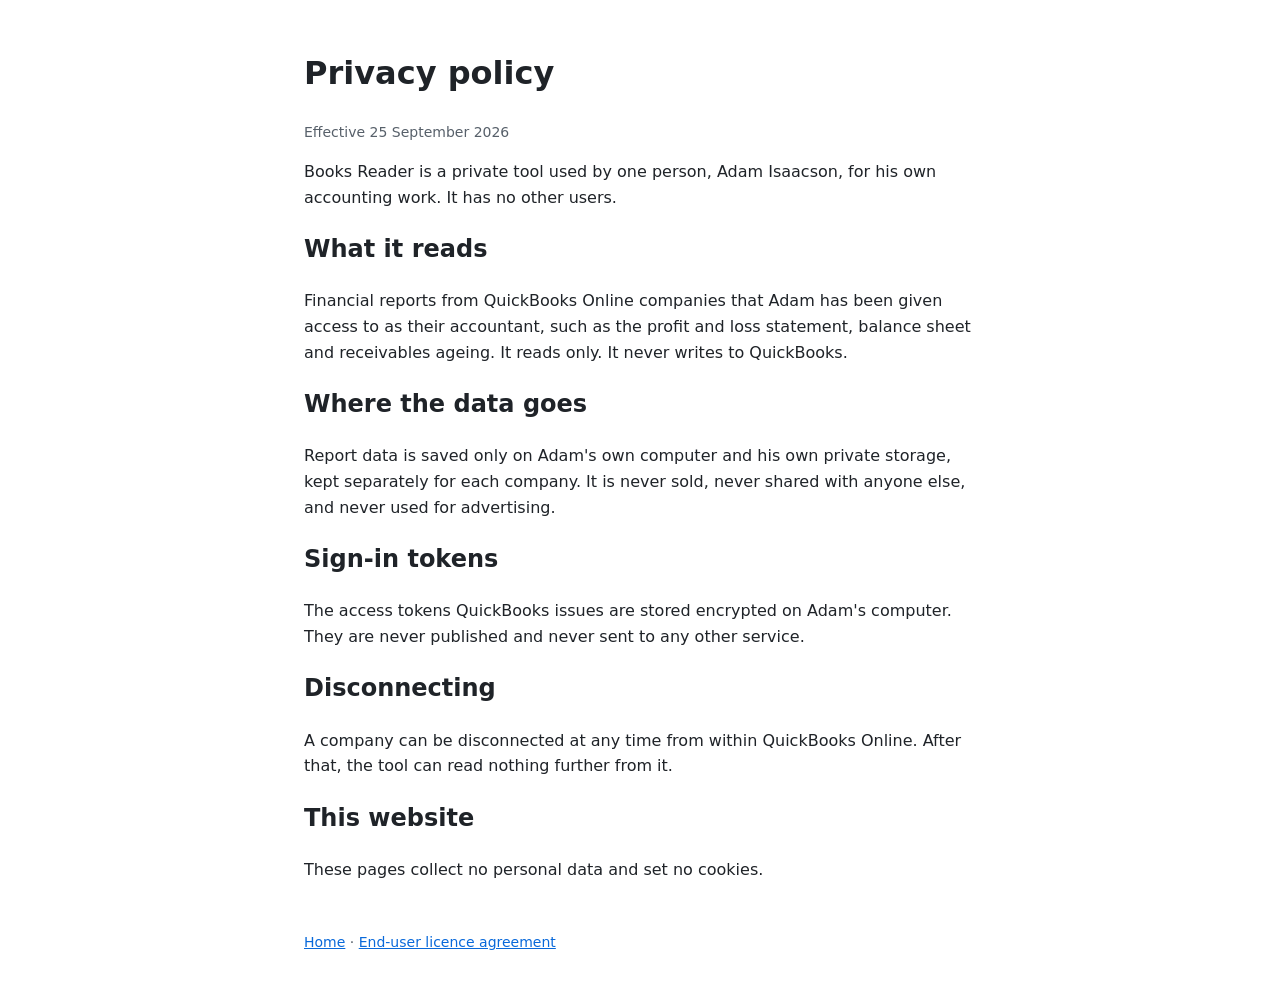
==== privacy.html @ e24d332f "Books Reader public pages" ====
<!doctype html>
<html lang="en">
<head>
<meta charset="utf-8">
<meta name="viewport" content="width=device-width, initial-scale=1">
<title>Books Reader privacy</title>
<link rel="stylesheet" href="style.css">
</head>
<body>
<h1>Privacy policy</h1>
<p class="muted">Effective 25 September 2026</p>
<p>Books Reader is a private tool used by one person, Adam Isaacson, for his own accounting
work. It has no other users.</p>
<h2>What it reads</h2>
<p>Financial reports from QuickBooks Online companies that Adam has been given access to as
their accountant, such as the profit and loss statement, balance sheet and receivables ageing.
It reads only. It never writes to QuickBooks.</p>
<h2>Where the data goes</h2>
<p>Report data is saved only on Adam's own computer and his own private storage, kept
separately for each company. It is never sold, never shared with anyone else, and never used
for advertising.</p>
<h2>Sign-in tokens</h2>
<p>The access tokens QuickBooks issues are stored encrypted on Adam's computer. They are
never published and never sent to any other service.</p>
<h2>Disconnecting</h2>
<p>A company can be disconnected at any time from within QuickBooks Online. After that, the
tool can read nothing further from it.</p>
<h2>This website</h2>
<p>These pages collect no personal data and set no cookies.</p>
<footer><a href="index.html">Home</a> · <a href="terms.html">End-user licence agreement</a></footer>
</body>
</html>
---- style.css ----
:root { --bg: #ffffff; --fg: #1f2328; --muted: #57606a; --link: #0969da; }
@media (prefers-color-scheme: dark) {
  :root { --bg: #0d1117; --fg: #e6edf3; --muted: #8d96a0; --link: #4493f8; }
}
body { background: var(--bg); color: var(--fg); font: 16px/1.6 system-ui, sans-serif;
       max-width: 42rem; margin: 3rem auto; padding: 0 16px; }
a { color: var(--link); }
footer, .muted { color: var(--muted); font-size: 14px; }
footer { margin-top: 3rem; }
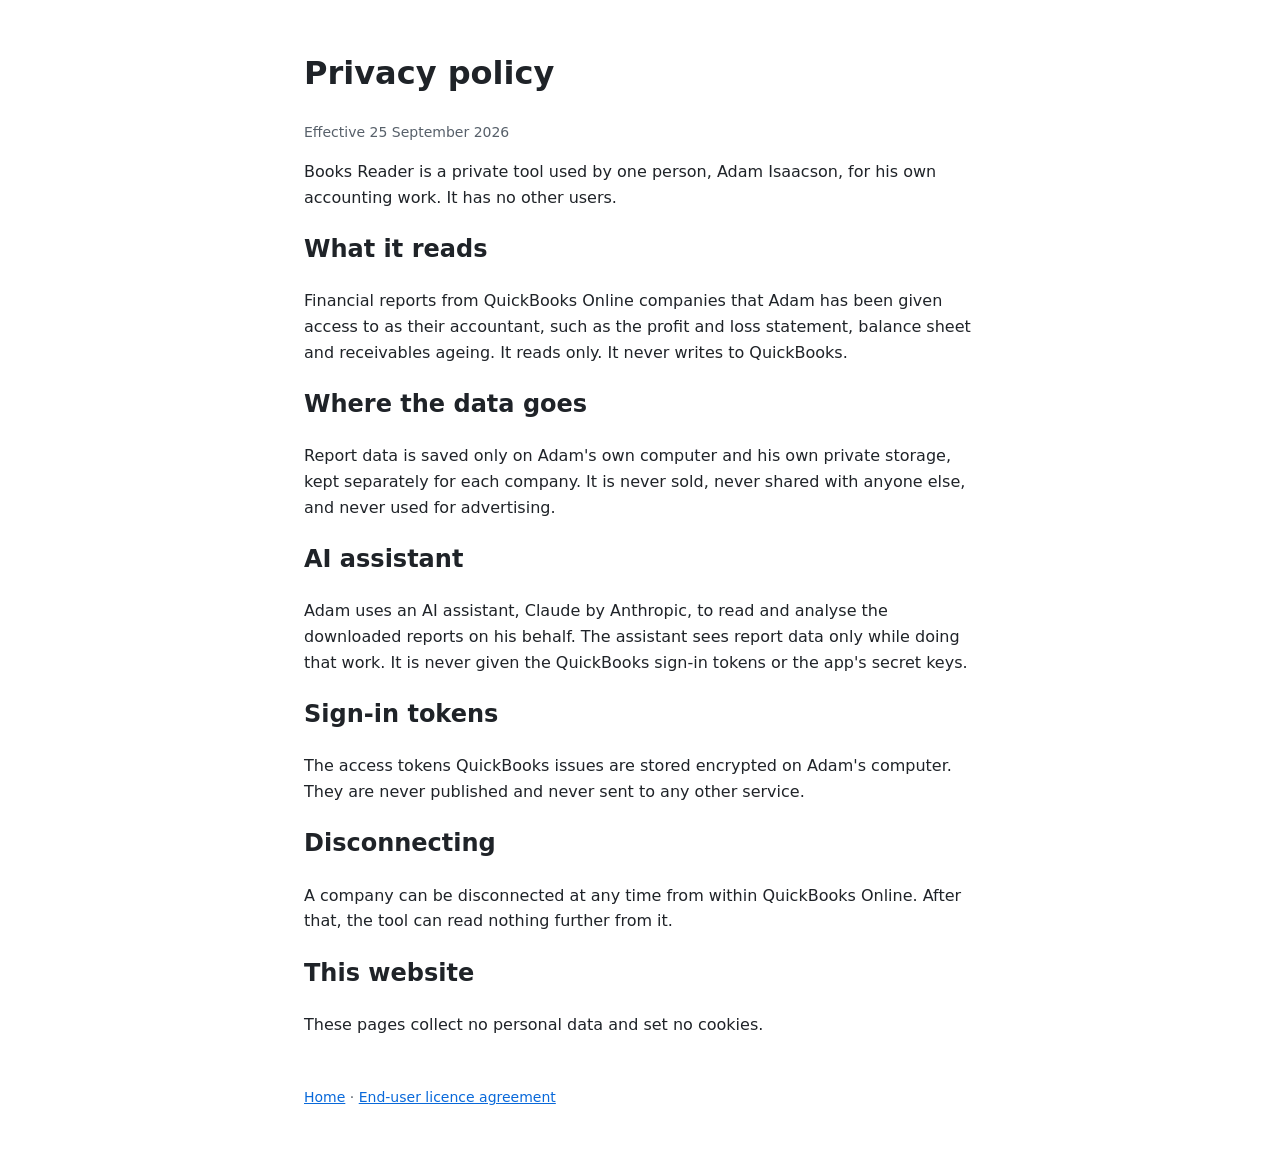
==== commit 980ffe4f: "Privacy: disclose the AI assistant that reads the reports" ====
--- a/privacy.html
+++ b/privacy.html
@@ -19,6 +19,8 @@
 <p>Report data is saved only on Adam's own computer and his own private storage, kept
 separately for each company. It is never sold, never shared with anyone else, and never used
 for advertising.</p>
+  <h2>AI assistant</h2>
+  <p>Adam uses an AI assistant, Claude by Anthropic, to read and analyse the downloaded reports on his behalf. The assistant sees report data only while doing that work. It is never given the QuickBooks sign-in tokens or the app's secret keys.</p>
 <h2>Sign-in tokens</h2>
 <p>The access tokens QuickBooks issues are stored encrypted on Adam's computer. They are
 never published and never sent to any other service.</p>
